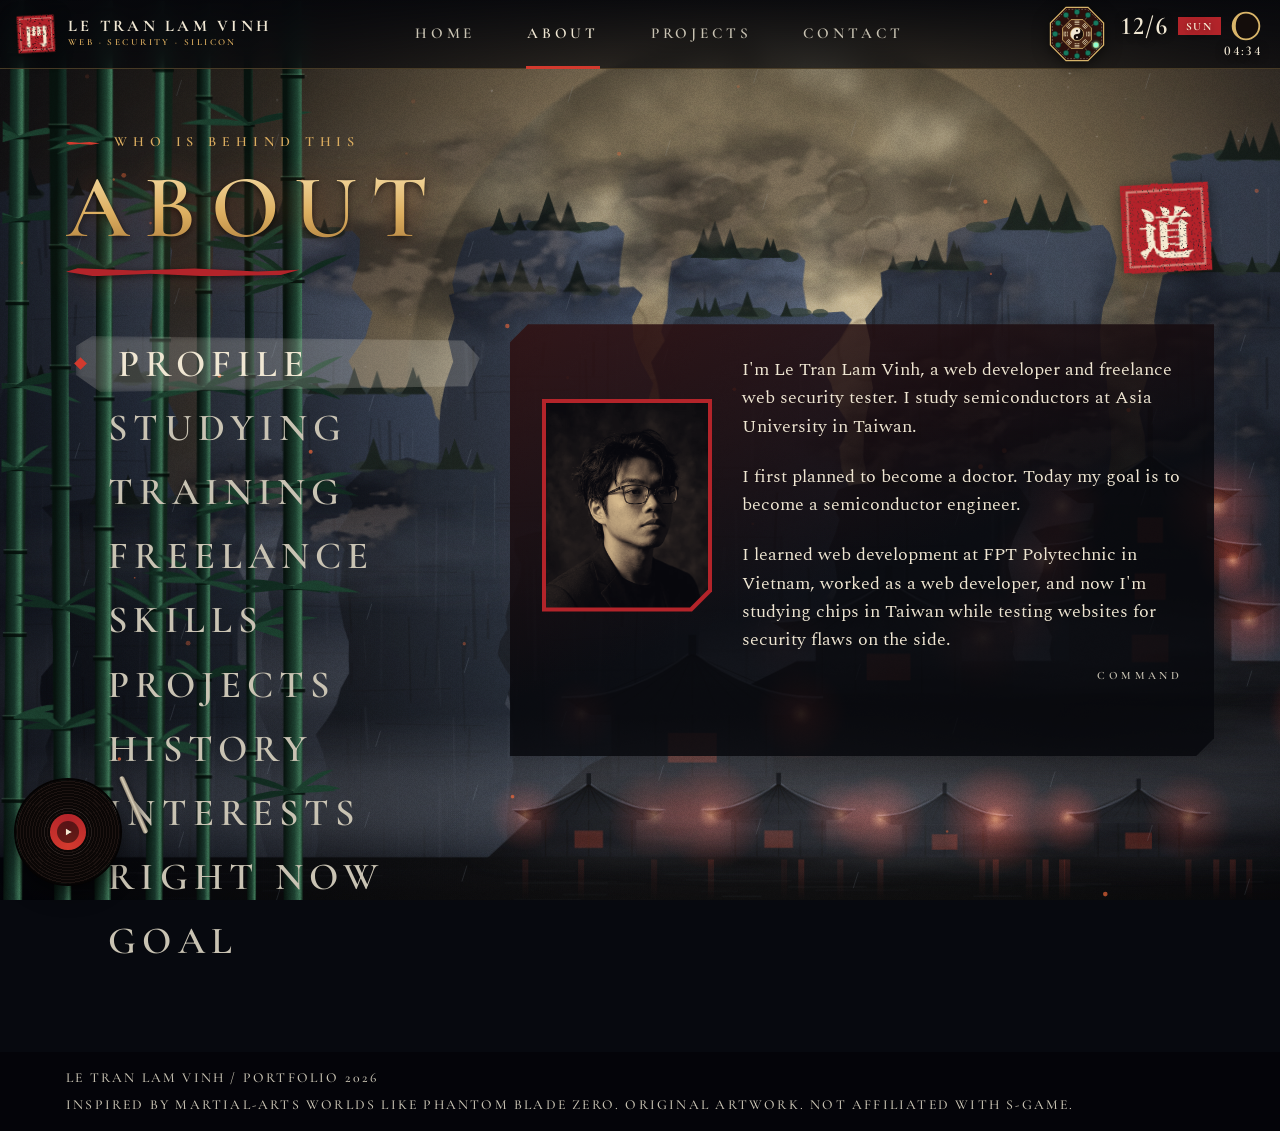
==== about.html @ c55abb67 "Add files via upload" ====
<!doctype html>
<html lang="en" data-hour="night">
<head>
<meta charset="utf-8">
<meta name="viewport" content="width=device-width, initial-scale=1, viewport-fit=cover">
<title>About | Le Tran Lam Vinh</title>
<meta name="description" content="About Le Tran Lam Vinh: semiconductor student at Asia University, web developer and freelance web security tester.">
<meta name="theme-color" content="#07090f">
<link rel="preconnect" href="https://fonts.googleapis.com">
<link rel="stylesheet" href="https://fonts.googleapis.com/css2?family=Cormorant+Garamond:wght@500;600;700&amp;family=Noto+Serif+SC:wght@600;900&amp;family=Spectral:ital,wght@0,400;0,500;0,700;1,400&amp;display=swap">
<link rel="stylesheet" href="css/style.css">
</head>
<body>
<main id="main" data-page="about">
  <div class="wrap stack">
    <header class="page-head">
      <div>
        <p class="eyebrow">Who is behind this</p>
        <h1 class="page-title">About</h1>
      </div>
      <div class="seal big" data-seal="path" aria-hidden="true"></div>
    </header>

    <section class="pm-wrap gm" data-pm aria-label="About menu. Hover, focus or tap an item to read it. Arrow keys move between items.">
      <ul class="pm">
        <li>
          <button class="pm-btn" type="button">Profile</button>
          <div class="pm-d">
            <div class="about-intro">
              <figure class="avatar"><img src="assets/img/vinh.jpg" alt="Portrait of Le Tran Lam Vinh" width="572" height="715" loading="lazy"></figure>
              <div class="intro-text">
                <p class="lede">I'm Le Tran Lam Vinh, a web developer and freelance web security tester. I study semiconductors at Asia University in Taiwan.</p>
                <p class="lede">I first planned to become a doctor. Today my goal is to become a semiconductor engineer.</p>
                <p class="lede">I learned web development at FPT Polytechnic in Vietnam, worked as a web developer, and now I'm studying chips in Taiwan while testing websites for security flaws on the side.</p>
              </div>
            </div>
          </div>
        </li>
        <li>
          <button class="pm-btn" type="button">Studying</button>
          <div class="pm-d"><h3>Semiconductors</h3><p>Asia University in Taiwan, through the Asia University and FPT program. I joined the semiconductor major in 2026.</p><p>It is a change from web work, but I kept building on the side: Pathfinder, Grounds Loop and the AI Tutor Agent all came alongside my studies.</p></div>
        </li>
        <li>
          <button class="pm-btn" type="button">Training</button>
          <div class="pm-d"><h3>Web development</h3><p>I started at FPT Polytechnic when I was 17 and worked as a web developer until my contract ended in December 2025.</p><p>I graduated from there into my first web development job.</p></div>
        </li>
        <li>
          <button class="pm-btn" type="button">Freelance</button>
          <div class="pm-d"><h3>Web security tester</h3><p>Since September 2026 I test websites for security flaws and report what I find.</p><p>It is my first freelance job, and it came a few months after my web development contract ended. Having built websites myself helps me see where they tend to break.</p></div>
        </li>
        <li>
          <button class="pm-btn" type="button">Skills</button>
          <div class="pm-d"><h3>What I work with</h3><ul><li>Web: HTML, CSS, JavaScript and TypeScript</li><li>Security: testing websites for flaws and writing up the findings</li><li>Mobile and games: Java and Android (Bunny Hop)</li><li>Scripting and systems: Python and C (the AI Tutor Agent has a version in each)</li><li>Networks: small office setups and workstation specs</li><li>Teamwork: group projects with Git and GitHub</li></ul></div>
        </li>
        <li>
          <button class="pm-btn" type="button">Projects</button>
          <div class="pm-d">
            <h3>Things I've built</h3>
            <ul>
              <li>Pathfinder: a Ho Chi Minh City trip planner, built with the Crusaders team for the Swin-Biz Rockstar competition</li>
              <li>Bunny Hop: an Android game in Java</li>
              <li>Humber ASV: a website for a boat-building robotics team</li>
              <li>Grounds Loop: a hub for used coffee grounds, written in TypeScript</li>
              <li>BRT Transit Site: a bus website for Vietnamese student commuters, tested against Google Maps</li>
              <li>AI Tutor Agent: a tutor chatbot for university subjects</li>
            </ul>
            <div class="cta"><a class="btn" href="projects.html"><span>See all projects</span></a></div>
          </div>
        </li>
        <li>
          <button class="pm-btn" type="button">History</button>
          <div class="pm-d">
            <h3>How I got here</h3>
            <ol class="cal-list">
              <li><div class="date">17<small>Age</small></div><div><h3>Started at FPT Polytechnic</h3><p>Enrolled in Web Development and graduated into my first web development job.</p></div></li>
              <li><div class="date">Dec<small>2025</small></div><div><h3>First web job wrapped up</h3><p>My contract ended, which cleared the way for the move to Taiwan.</p></div></li>
              <li><div class="date">2026<small>Asia Univ.</small></div><div><h3>Began the semiconductor major</h3><p>Joined Asia University through the Asia University and FPT program.</p></div></li>
              <li><div class="date">Sep<small>2026</small></div><div><h3>First freelance security job</h3><p>Started testing websites for security holes as a freelancer.</p></div></li>
              <li class="now"><div class="date">Now<small>Nov 2026</small></div><div><h3>Building Grounds Loop</h3><p>Turning Pathfinder into a coffee-ground collection hub, written in TypeScript.</p></div></li>
            </ol>
          </div>
        </li>
        <li>
          <button class="pm-btn" type="button">Interests</button>
          <div class="pm-d">
            <h3>Outside of code</h3>
            <ul>
              <li>Games and martial-arts worlds: this site borrows its mood from wuxia and xianxia stories (original artwork, not official)</li>
              <li>Music: the player in the header plays "Color Your Night" by Shoji Meguro</li>
              <li>Making small games, like Bunny Hop</li>
            </ul>
          </div>
        </li>
        <li>
          <button class="pm-btn" type="button">Right now</button>
          <div class="pm-d">
            <h3>What I'm doing this season</h3>
            <ul>
              <li>Studying the semiconductor major at Asia University</li>
              <li>Freelancing as a web security tester</li>
              <li>Turning Pathfinder into Grounds Loop</li>
              <li>Building an AI tutor agent that can move between different AI assistants</li>
            </ul>
          </div>
        </li>
        <li>
          <button class="pm-btn" type="button">Goal</button>
          <div class="pm-d">
            <h3>Become a semiconductor engineer</h3>
            <p>Chips are what I want to build for a career. I began by planning to be a doctor, and that path still shapes how I think about work that matters.</p><p>An earlier version of this goal was to make chips for the medical field.</p><p>Until then I keep building and testing real things alongside my studies.</p>
            <div class="cta"><a class="btn" href="projects.html"><span>See my projects</span></a><a class="btn ghost" href="contact.html"><span>Get in touch</span></a></div>
          </div>
        </li>
      </ul>
      <div class="pm-pane" aria-live="polite"></div>
    </section>
  </div>
</main>

<footer class="foot">
  <div class="wrap">
    <span>Le Tran Lam Vinh / Portfolio 2026</span>
    <span>Inspired by martial-arts worlds like Phantom Blade Zero. Original artwork. Not affiliated with S-GAME.</span>
  </div>
</footer>

<script src="js/scene.js"></script>
<script src="js/seal.js"></script>
<script src="js/main.js"></script>
<script src="js/player.js"></script>
</body>
</html>
---- css/style.css ----
/* Le Tran Lam Vinh portfolio. Shared styles for every page.
   World: murim, a martial-arts jianghu of bamboo courtyards, ink ridgelines and ember light. Original artwork only.
   A canvas scene (scene.js) sits behind everything. Content sits on dark ink slips with cut corners, red seals stand in
   for icons, and titles are wide-set serif capitals. One accent: seal red; gold is for small marks only.
   Two looks share every rule: Ember Dusk (day) and Night Vigil (21:00 to 05:00, or the sun and moon switch). */

:root {
  --bg: #07090f;
  --ink: #f0e7d3;
  --muted: #c9c3b3;
  --accent: #dcae60;
  --seal: #b3242a;
  --seal-hi: #d33a2e;
  --on-seal: #f6ead2;
  --panel: rgba(8, 9, 14, 0.84);
  --panel-2: rgba(5, 6, 10, 0.66);
  --panel-hover: rgba(44, 16, 14, 0.92);
  --line: rgba(220, 174, 96, 0.3);
  --smear: rgba(243, 239, 226, 0.2);
  --glow: rgba(200, 70, 50, 0.3);
  --menu-bg: rgba(5, 6, 10, 0.92);
  --foot-bg: rgba(3, 4, 8, 0.68);
  --font-display: "Cormorant Garamond", "Noto Serif SC", "Songti SC", Georgia, serif;
  --font-body: "Spectral", "Noto Serif SC", "Songti SC", Georgia, serif;
  --font-cjk: "Noto Serif SC", "Songti SC", "SimSun", serif;
  --gutter-l: max(16px, env(safe-area-inset-left, 0px));
  --gutter-r: max(16px, env(safe-area-inset-right, 0px));
  --sp: clamp(14px, 1.8vw, 20px);
  --pad: clamp(16px, 2.2vw, 24px);
  --cut: 18px;
  color-scheme: dark;
}
*, *::before, *::after { box-sizing: border-box; }
* { margin: 0; }
ul, ol { list-style: none; padding: 0; }
img, svg { display: block; max-width: 100%; }
button { font: inherit; color: inherit; }
a { color: inherit; }
html { overflow-x: clip; background: var(--bg); scroll-behavior: smooth; -webkit-text-size-adjust: 100%; }
html.menu-open { overflow: hidden; }
body {
  overflow-x: clip;
  min-height: 100vh;
  background: var(--bg);
  color: var(--ink);
  font: 400 clamp(1.02rem, 0.4vw + 0.95rem, 1.12rem)/1.62 var(--font-body);
  -webkit-font-smoothing: antialiased;
  text-rendering: optimizeLegibility;
}
#scene { position: fixed; inset: 0; z-index: 0; width: 100%; height: 100%; display: block; pointer-events: none; }
:focus-visible { outline: 2px solid var(--accent); outline-offset: 3px; }
::selection { background: var(--seal); color: var(--on-seal); }

main { position: relative; z-index: 2; padding-top: clamp(104px, 14vh, 132px); padding-bottom: clamp(40px, 6vw, 72px); animation: enter 0.5s cubic-bezier(0.2, 0.9, 0.2, 1) both; transition: opacity 0.2s ease, transform 0.2s ease; }
@keyframes enter { from { opacity: 0; transform: translateY(14px); } to { opacity: 1; transform: none; } }
body.leaving main { opacity: 0; transform: translateX(-22px); transition: opacity 0.2s ease, transform 0.2s ease; }
.wrap { width: min(100%, 1180px); margin-inline: auto; padding-left: var(--gutter-l); padding-right: var(--gutter-r); }
.stack { display: grid; gap: clamp(28px, 4vw, 48px); }
.muted { color: var(--muted); }

/* ---------- Header: music bar, mode switch, calendar ---------- */
.site-head { position: fixed; inset: 0 0 auto 0; z-index: 30; pointer-events: none; }
.site-head > * { pointer-events: auto; }
.topbar { display: flex; align-items: center; gap: clamp(12px, 3vw, 40px); height: 68px; padding: env(safe-area-inset-top, 0px) var(--gutter-r) 0 var(--gutter-l); background: linear-gradient(180deg, rgba(6, 7, 11, 0.94), rgba(6, 7, 11, 0.66)); border-bottom: 1px solid var(--line); backdrop-filter: blur(10px); -webkit-backdrop-filter: blur(10px); box-sizing: content-box; }
:root[data-hour="night"] .topbar { background: linear-gradient(180deg, rgba(6, 7, 11, 0.95), rgba(6, 7, 11, 0.68)); }
.brand { display: flex; align-items: center; gap: 12px; text-decoration: none; flex: none; }
.brand .seal { --sz: 2.3rem; }
.brand-t { display: grid; font: 700 1.02rem/1.1 var(--font-display); letter-spacing: 0.2em; text-transform: uppercase; white-space: nowrap; }
.brand-t small { font: 600 0.58rem/1.5 var(--font-display); letter-spacing: 0.26em; color: var(--accent); }
.topnav { display: flex; align-items: stretch; justify-content: center; gap: clamp(4px, 1.6vw, 26px); margin-inline: auto; height: 100%; }
.topnav a { position: relative; display: grid; place-items: center; padding: 0 clamp(8px, 1.2vw, 18px); text-decoration: none; color: var(--muted); font: 600 0.95rem/1 var(--font-display); letter-spacing: 0.26em; text-transform: uppercase; transition: color 0.14s; }
.topnav a::after { content: ""; position: absolute; left: 14%; right: 14%; bottom: -1px; height: 3px; background: var(--seal-hi); transform: scaleX(0); transition: transform 0.2s cubic-bezier(0.2, 0.9, 0.2, 1); }
.topnav a:hover, .topnav a:focus-visible, .topnav a[aria-current="page"] { color: var(--ink); }
.topnav a:hover::after, .topnav a:focus-visible::after, .topnav a[aria-current="page"]::after { transform: scaleX(1); }
.head-r { display: flex; align-items: center; gap: 16px; flex: none; }
.nav-burger { display: none; width: 44px; height: 40px; padding: 0; border: 0; background: var(--seal); cursor: pointer; flex-direction: column; align-items: center; justify-content: center; gap: 5px; clip-path: polygon(8px 0, 100% 0, calc(100% - 8px) 100%, 0 100%); }
.nav-burger i { display: block; width: 20px; height: 2px; background: var(--on-seal); }
.nav-burger:hover { background: var(--seal-hi); }

/* The player is a vinyl record. Tap it to play or pause; hover or focus it and the controls slide out beside it. */
.pod { position: fixed; left: var(--gutter-l); bottom: calc(16px + env(safe-area-inset-bottom, 0px)); z-index: 32; width: 104px; height: 104px; }
.deck { position: absolute; left: 86px; top: 50%; display: flex; align-items: center; gap: 2px; width: max-content; max-width: min(calc(100vw - 130px), 440px); height: 52px; padding: 6px 10px 6px 26px; background: rgba(12, 6, 5, 0.94); box-shadow: inset 0 0 0 1.5px var(--line); border-radius: 0 26px 26px 0; transform: translate(-14px, -50%); opacity: 0; visibility: hidden; transition: transform 0.2s cubic-bezier(0.2, 0.9, 0.2, 1), opacity 0.15s linear, visibility 0s linear 0.2s; z-index: -1; }
.pod:hover .deck, .pod:focus-within .deck, .pod.open .deck { transform: translate(0, -50%); opacity: 1; visibility: visible; transition-delay: 0s; }
/* tonearm */
.pod::after { content: ""; position: absolute; right: -6px; top: -4px; width: 5px; height: 62px; background: linear-gradient(90deg, #8d8372, #d9cfb8 50%, #8d8372); border-radius: 3px; transform-origin: 50% 6px; transform: rotate(-24deg); transition: transform 0.5s cubic-bezier(0.3, 0.8, 0.3, 1); pointer-events: none; box-shadow: 0 2px 6px rgba(0, 0, 0, 0.5); }
.pod.playing::after { transform: rotate(10deg); }
.lcd { position: relative; flex: 0 1 190px; width: 190px; min-width: 0; min-height: 36px; margin: 0 4px 0 0; padding: 3px 10px 7px; background: rgba(0, 0, 0, 0.5); display: flex; flex-direction: column; justify-content: center; overflow: hidden; line-height: 1.15; }
.lcd .artist { font: 600 0.66rem/1.2 var(--font-display); letter-spacing: 0.2em; text-transform: uppercase; color: var(--accent); white-space: nowrap; overflow: hidden; text-overflow: ellipsis; }
.lcd .tw { overflow: hidden; }
.lcd .title { display: inline-block; white-space: nowrap; font: 600 1.02rem/1.2 var(--font-display); letter-spacing: 0.06em; color: var(--ink); }
.lcd .title.scroll { animation: marquee var(--dur, 8s) linear infinite alternate; }
@keyframes marquee { to { transform: translateX(var(--shift, 0px)); } }
.lcd .meter { position: absolute; left: 0; bottom: 0; height: 3px; width: 0; background: var(--seal-hi); z-index: 1; }
.pbtn { flex: none; width: 30px; height: 30px; display: grid; place-items: center; padding: 0; border: 0; background: transparent; color: var(--muted); cursor: pointer; transition: color 0.12s, background-color 0.12s; }
.pbtn svg { width: 14px; height: 14px; fill: currentColor; }
.pbtn:hover { color: var(--ink); background: rgba(241, 230, 208, 0.1); }
/* The play control is a bronze coin with a square hole, the shape of old Chinese cash. */
.disc { position: absolute; inset: 0; display: grid; place-items: center; padding: 0; border: 0; background: transparent; cursor: pointer; border-radius: 50%; }
.platter { position: absolute; inset: 0; border-radius: 50%; background: radial-gradient(circle, transparent 0 31%, rgba(255, 255, 255, 0.07) 31.5%, transparent 33%), repeating-radial-gradient(circle, #0b0706 0 2px, #1c1311 2px 3px), conic-gradient(from 20deg, rgba(255, 255, 255, 0.13), transparent 22%, transparent 50%, rgba(255, 255, 255, 0.1) 72%, transparent 90%); background-blend-mode: normal; box-shadow: 0 0 0 2px #050303, 0 8px 22px rgba(0, 0, 0, 0.6); }
.platter::before { content: ""; position: absolute; inset: 33%; border-radius: 50%; background: radial-gradient(circle at 50% 50%, #120a08 0 9%, transparent 10%), conic-gradient(var(--seal), var(--seal-hi), var(--seal)); }
.disc:hover .platter { box-shadow: 0 0 0 2px #050303, 0 8px 22px rgba(0, 0, 0, 0.6), 0 0 0 5px rgba(220, 184, 110, 0.35); }
.platter { animation: spin 4s linear infinite; animation-play-state: paused; }
.pod.playing .platter { animation-play-state: running; }
@keyframes spin { to { transform: rotate(360deg); } }
.hub { position: relative; width: 22px; height: 22px; display: grid; place-items: center; border-radius: 50%; background: rgba(12, 6, 5, 0.55); }
.hub svg { width: 10px; height: 10px; fill: var(--on-seal); }
.list-btn { display: none !important; flex: none; height: 32px; margin-left: 4px; padding: 0 12px; align-items: center; gap: 8px; border: 0; background: var(--seal); color: var(--on-seal); font: 700 0.8rem/1 var(--font-display); letter-spacing: 0.22em; text-transform: uppercase; cursor: pointer; clip-path: polygon(8px 0, 100% 0, calc(100% - 8px) 100%, 0 100%); transition: background-color 0.12s; }
.list-btn svg { width: 13px; height: 13px; fill: currentColor; }
.list-btn kbd { font: 600 0.62rem/1.4 var(--font-body); letter-spacing: 0.04em; border: 1px solid rgba(246, 234, 210, 0.6); padding: 0 4px; }
.list-btn:hover { background: var(--seal-hi); }

/* Sun and moon switch: Ember Dusk and Night Vigil */
.mode { position: relative; flex: none; width: 72px; height: 34px; padding: 0; border: 0; background: rgba(6, 12, 20, 0.82); box-shadow: inset 0 0 0 1.5px var(--line); border-radius: 17px; cursor: pointer; overflow: hidden; color: var(--ink); }
.mode-knob { position: absolute; top: 3px; left: 3px; width: 34px; height: 28px; border-radius: 14px; background: var(--seal); transition: transform 0.22s cubic-bezier(0.2, 0.9, 0.2, 1), background-color 0.2s; }
.mode[aria-checked="true"] .mode-knob { transform: translateX(31px); background: #2b3f8a; }
.mode svg { position: absolute; top: 50%; width: 17px; height: 17px; margin-top: -8.5px; fill: currentColor; }
.mode .i-sun { left: 11px; color: var(--on-seal); }
.mode .i-moon { right: 11px; }
.mode[aria-checked="true"] .i-sun { color: var(--muted); }
.mode[aria-checked="true"] .i-moon { color: #e8f0de; }

/* Calendar: date, weekday, moon phase and the hour of the day */
.cal { position: relative; display: flex; align-items: center; gap: 12px; }
.cal-text { display: grid; gap: 3px; justify-items: end; padding: 0 2px; text-shadow: 0 1px 8px rgba(0, 0, 0, 0.7); }
.cal-wk, .cal-tod { display: none; }
.cal-wk { font: 600 0.66rem/1 var(--font-display); letter-spacing: 0.24em; text-transform: uppercase; color: var(--muted); white-space: nowrap; }
.cal-row, .cal-row2 { display: flex; align-items: center; gap: 9px; }
.cal-date { font: 600 1.6rem/1 var(--font-display); letter-spacing: 0.04em; font-variant-numeric: lining-nums; }
.cal-day { background: var(--seal); color: var(--on-seal); font: 700 0.7rem/1 var(--font-display); letter-spacing: 0.16em; text-transform: uppercase; padding: 4px 8px 3px; }
.moon { width: 32px; height: 32px; }
.cal-tod { font: 600 0.9rem/1 var(--font-display); font-style: italic; letter-spacing: 0.08em; color: var(--accent); }
.cal-time { font: 600 0.84rem/1 var(--font-display); letter-spacing: 0.1em; font-variant-numeric: lining-nums tabular-nums; }

/* ---------- Seals, brush marks, shared parts ---------- */
.seal { --sz: 3rem; flex: none; display: inline-block; width: var(--sz); height: var(--sz); transform: rotate(-3deg); filter: drop-shadow(0 3px 8px rgba(0, 0, 0, 0.55)); }
.seal svg { width: 100%; height: 100%; }
.seal.mini { --sz: 2.5rem; }
.seal.big { --sz: clamp(4rem, 8vw, 6rem); }
.seal.huge { --sz: clamp(7.5rem, 17vw, 12.5rem); }
.seal.deal, .seal.swap { animation: stamp 0.26s cubic-bezier(0.2, 0.9, 0.2, 1) both; }
@keyframes stamp { from { opacity: 0; transform: rotate(-3deg) scale(1.35); } to { opacity: 1; transform: rotate(-3deg) scale(1); } }

.eyebrow, .kicker { display: inline-block; font: 600 clamp(0.72rem, 1.4vw, 0.88rem)/1.4 var(--font-display); letter-spacing: 0.42em; text-transform: uppercase; color: var(--accent); }
.kicker::before, .eyebrow::before { content: ""; display: inline-block; width: 2.4em; height: 3px; margin-right: 1em; vertical-align: middle; background: var(--seal-hi); clip-path: polygon(0 40%, 8% 0, 40% 35%, 70% 10%, 100% 50%, 75% 100%, 40% 70%, 10% 100%); }
.page-head { display: flex; align-items: flex-end; justify-content: space-between; gap: 16px; }
.page-title, .name { font-family: var(--font-display); font-weight: 600; text-transform: uppercase; letter-spacing: 0.16em; line-height: 1.04; text-shadow: 0 2px 24px rgba(0, 0, 0, 0.55); }
.page-title { font-size: clamp(2.6rem, 8.4vw, 5.6rem); margin-top: 6px; overflow-wrap: anywhere; }
.page-title::after { content: ""; display: block; width: min(7em, 62%); height: 8px; margin-top: 14px; background: var(--seal); clip-path: polygon(0 45%, 5% 0, 30% 30%, 55% 5%, 82% 40%, 100% 20%, 92% 85%, 60% 100%, 36% 70%, 12% 100%); }
.tagline { max-width: 36em; margin-top: 18px; font-size: clamp(1.12rem, 1.5vw + 0.7rem, 1.45rem); line-height: 1.5; text-shadow: 0 1px 14px rgba(0, 0, 0, 0.7); }
.sub { position: relative; font: 600 clamp(1.4rem, 3vw, 2rem)/1.1 var(--font-display); letter-spacing: 0.2em; text-transform: uppercase; padding-bottom: 14px; }
.sub::after { content: ""; position: absolute; left: 0; bottom: 0; width: 3.4em; height: 6px; background: var(--seal); clip-path: polygon(0 45%, 6% 0, 32% 35%, 60% 8%, 100% 50%, 72% 100%, 40% 72%, 12% 100%); }
.section-head { display: flex; align-items: baseline; justify-content: space-between; gap: 16px; flex-wrap: wrap; }
.section-head a, .more, .go { font: 700 0.84rem/1.2 var(--font-display); letter-spacing: 0.2em; text-transform: uppercase; color: var(--accent); text-decoration: none; }
.section-head a::after, .go::after { content: "→"; margin-left: 0.6em; display: inline-block; transition: transform 0.15s; }
.section-head a:hover::after, a:hover > .go::after { transform: translateX(5px); }
.section-head a:hover { color: var(--ink); }

/* Slips: dark ink panels with two opposite corners cut off */
.panel, .card, .door, .link-card, .minor li, .pm-pane, .glance li {
  position: relative;
  background: linear-gradient(160deg, rgba(130, 36, 30, 0.3), transparent 55%), var(--panel);
  clip-path: polygon(var(--cut) 0, 100% 0, 100% calc(100% - var(--cut)), calc(100% - var(--cut)) 100%, 0 100%, 0 var(--cut));
}
:root[data-hour="night"] .panel, :root[data-hour="night"] .card, :root[data-hour="night"] .door, :root[data-hour="night"] .link-card, :root[data-hour="night"] .minor li, :root[data-hour="night"] .pm-pane, :root[data-hour="night"] .glance li { background: linear-gradient(160deg, rgba(130, 36, 30, 0.3), transparent 55%), var(--panel); }
.panel { padding: var(--pad); }

.btn { display: inline-block; padding: 0.85em 1.7em 0.8em; background: var(--seal); color: var(--on-seal); font: 700 1rem/1 var(--font-display); letter-spacing: 0.22em; text-transform: uppercase; text-decoration: none; cursor: pointer; clip-path: polygon(12px 0, 100% 0, 100% calc(100% - 12px), calc(100% - 12px) 100%, 0 100%, 0 12px); transition: background-color 0.14s, transform 0.14s; }
.btn:hover { background: var(--seal-hi); transform: translateY(-2px); }
.btn:active { transform: translateY(0); }
.btn.ghost { background: rgba(241, 230, 208, 0.12); color: var(--ink); }
.btn.ghost:hover { background: rgba(241, 230, 208, 0.22); }
.cta { display: flex; flex-wrap: wrap; gap: 14px; margin-top: 22px; }
.roles { display: flex; flex-wrap: wrap; gap: 10px; margin-top: 20px; }
.roles li span, .tags li { display: inline-block; padding: 5px 12px 4px; font: 600 0.78rem/1.2 var(--font-display); letter-spacing: 0.18em; text-transform: uppercase; background: rgba(241, 230, 208, 0.1); color: var(--ink); }
.tags { display: flex; flex-wrap: wrap; gap: 8px; margin-top: auto; padding-top: 10px; }
.tags li { background: rgba(241, 230, 208, 0.08); color: var(--muted); padding: 4px 10px 3px; font-size: 0.72rem; }

/* ---------- Home ---------- */
.hero { display: grid; grid-template-columns: minmax(0, 1fr) auto; align-items: center; gap: clamp(20px, 4vw, 56px); }
.hero-text { min-width: 0; }
.name { margin-top: 14px; font-size: clamp(2.3rem, 7.4vw, 5.8rem); }
.name .l1, .name .l2 { display: block; animation: ink 0.9s cubic-bezier(0.2, 0.8, 0.2, 1) both; }
.name .l2 { animation-delay: 0.12s; color: var(--accent); }
@keyframes ink { from { clip-path: inset(0 100% 0 0); opacity: 0.2; } to { clip-path: inset(0 -20% 0 0); opacity: 1; } }
.hero-art { --pw: clamp(190px, 22vw, 280px); position: relative; width: calc(var(--pw) + 76px); display: grid; justify-items: center; align-items: center; }
.enso { position: absolute; z-index: 0; width: calc(var(--pw) * 1.5); aspect-ratio: 1; top: 50%; left: 46%; transform: translate(-50%, -50%) rotate(-24deg); border-radius: 50%; background: conic-gradient(from 150deg, transparent 0 7%, var(--seal) 12% 90%, transparent 95%); -webkit-mask: radial-gradient(farthest-side, transparent calc(100% - 11px), #000 calc(100% - 10px)); mask: radial-gradient(farthest-side, transparent calc(100% - 11px), #000 calc(100% - 10px)); opacity: 0.85; }
.vert { position: absolute; z-index: 2; right: 0; top: 4%; writing-mode: vertical-rl; font: 900 clamp(1.4rem, 2.4vw, 2rem)/1 var(--font-cjk); letter-spacing: 0.32em; color: var(--accent); text-shadow: 0 2px 12px rgba(0, 0, 0, 0.8); }
.portrait { --pw: 240px; position: relative; z-index: 1; width: var(--pw); margin: 0 38px 0 0; }
.hero-art .portrait { --pw: inherit; width: var(--pw); }
.p-frame { position: relative; aspect-ratio: 4 / 5; overflow: hidden; background: #0c0605; clip-path: polygon(0 0, 100% 0, 100% calc(100% - 26px), calc(100% - 26px) 100%, 0 100%); transition: transform 0.25s ease; }
.p-frame img { position: absolute; inset: 0; width: 100%; height: 100%; object-fit: cover; object-position: 50% 20%; }
.p-duo { filter: url(#duo-day); }
:root[data-hour="night"] .p-duo { filter: url(#duo-night); }
.p-nat { opacity: 0; transition: opacity 0.3s ease; }
.portrait figcaption { position: absolute; left: -12px; bottom: 14px; z-index: 2; padding: 6px 14px 5px; background: var(--seal); color: var(--on-seal); font: 700 0.78rem/1 var(--font-display); letter-spacing: 0.24em; text-transform: uppercase; }
.now-grid { display: grid; grid-template-columns: minmax(0, 1fr) minmax(0, 1.1fr); gap: var(--sp); }
.now-strip { display: grid; gap: 8px; align-content: center; }
.now-strip b { font: 700 1.05rem/1.2 var(--font-display); letter-spacing: 0.26em; text-transform: uppercase; color: var(--accent); }
.glance { display: grid; grid-template-columns: repeat(2, minmax(0, 1fr)); gap: var(--sp); }
.glance li { --cut: 12px; display: grid; gap: 2px; padding: 12px 16px; align-content: center; }
.glance .k { font: 600 0.7rem/1.2 var(--font-display); letter-spacing: 0.24em; text-transform: uppercase; color: var(--accent); }
.glance strong { font-weight: 600; line-height: 1.3; }
.doors { display: grid; grid-template-columns: repeat(auto-fit, minmax(min(100%, 250px), 1fr)); gap: var(--sp); }
.door { display: flex; flex-direction: column; gap: 8px; padding: var(--pad); text-decoration: none; transition: background-color 0.18s, transform 0.18s; }
.door h2 { font: 600 1.7rem/1.1 var(--font-display); letter-spacing: 0.18em; text-transform: uppercase; margin-top: 6px; }
.door p { color: var(--muted); }
.door .go { margin-top: auto; padding-top: 8px; }

/* ---------- Projects ---------- */
.grid { display: grid; grid-template-columns: repeat(auto-fit, minmax(min(100%, 330px), 1fr)); gap: var(--sp); margin-top: 18px; }
.card { display: flex; flex-direction: column; gap: 10px; padding: var(--pad); transition: background-color 0.18s, transform 0.18s; }
.card .top { display: flex; align-items: center; justify-content: space-between; gap: 12px; }
.arcana { font: 600 0.74rem/1.2 var(--font-display); letter-spacing: 0.26em; text-transform: uppercase; color: var(--muted); }
.card-title { display: flex; align-items: center; gap: 14px; }
.card-title h3 { font: 600 1.7rem/1.1 var(--font-display); letter-spacing: 0.08em; }
.card p { color: var(--muted); }
.soon { font-style: italic; color: var(--accent); }
.logo { position: relative; flex: none; display: grid; place-items: center; width: 3.5rem; height: 3.5rem; overflow: hidden; background: var(--lb, #0c0605); color: var(--on-seal); font: 700 0.9rem/1 var(--font-display); letter-spacing: 0.1em; }
.logo.wide { width: 8.4rem; }
.logo img { position: absolute; inset: 0; width: 100%; height: 100%; padding: 0.3rem; object-fit: contain; background: var(--lb, #ffffff); }
.logo.wide img { padding: 0.25rem 0.7rem; }
.logo:not(.has-img) img { opacity: 0; }
.logo.has-svg::before { content: none; }
.logo::before { content: attr(data-initials); }
.logo .gh-logo { position: absolute; inset: 0; width: 100%; height: 100%; padding: 0.7rem; fill: #ffffff; }
.card .more { align-self: flex-start; margin-top: 4px; padding: 8px 0 6px; border-bottom: 1.5px solid var(--line); transition: color 0.12s, border-color 0.12s; }
.card .more:hover { color: var(--ink); border-color: var(--seal-hi); }
.card .links-row { display: flex; flex-wrap: wrap; gap: 6px 22px; margin-top: 4px; }
.gh-i { width: 1.05em; height: 1.05em; fill: currentColor; vertical-align: -0.17em; margin-right: 0.6em; flex: none; display: inline-block; }
.minor { display: grid; grid-template-columns: repeat(auto-fit, minmax(min(100%, 260px), 1fr)); gap: var(--sp); margin-top: 18px; }
.minor li { --cut: 14px; padding: 18px 20px; }
.minor h3 { font: 600 1.3rem/1.2 var(--font-display); letter-spacing: 0.1em; text-transform: uppercase; margin-bottom: 6px; }
.minor p { color: var(--muted); }

/* ---------- Contact ---------- */
.links { display: grid; grid-template-columns: repeat(auto-fit, minmax(min(100%, 300px), 1fr)); gap: var(--sp); }
.link-card { display: flex; flex-direction: column; gap: 6px; padding: var(--pad); text-decoration: none; transition: background-color 0.18s, transform 0.18s; }
.k-row { display: flex; align-items: center; gap: 14px; margin-bottom: 8px; }
.k { font: 600 0.74rem/1.2 var(--font-display); letter-spacing: 0.28em; text-transform: uppercase; color: var(--accent); }
.link-card h2 { font: 600 1.8rem/1.1 var(--font-display); letter-spacing: 0.08em; }
.url { color: var(--muted); font-size: 0.95rem; overflow-wrap: anywhere; }
.link-card .go { margin-top: 8px; }
.panel .roles { margin-top: 0; }
.panel .sub { margin-bottom: 14px; }

/* ---------- About: a menu you read by pointing ---------- */
.pm-wrap { display: grid; grid-template-columns: minmax(0, 0.72fr) minmax(0, 1.28fr); gap: clamp(16px, 4vw, 48px); align-items: start; }
.pm { display: grid; gap: 2px; padding-block: 8px; }
.pm > li { min-width: 0; }
.pm-btn { position: relative; isolation: isolate; display: block; width: 100%; margin: 0; padding: 0.22em 0.9em 0.2em 1.1em; border: 0; background: transparent; cursor: pointer; text-align: left; color: var(--muted); font: 600 clamp(1.5rem, 3.4vw, 2.4rem)/1.2 var(--font-display); letter-spacing: 0.16em; text-transform: uppercase; transition: color 0.12s, transform 0.16s cubic-bezier(0.2, 0.9, 0.2, 1); }
/* a brushed smear of pale ink under the chosen line, like a stroke of the brush */
.pm-btn::before { content: ""; position: absolute; z-index: -1; inset: 6% -2% 4% 0; background: var(--smear); filter: blur(3px); clip-path: polygon(0 18%, 4% 0, 96% 8%, 100% 40%, 97% 90%, 6% 100%, 0 70%); transform: scaleX(0); transform-origin: left center; transition: transform 0.2s cubic-bezier(0.2, 0.9, 0.2, 1); }
.pm-btn::after { content: ""; position: absolute; left: 0; top: 50%; width: 9px; height: 9px; margin-top: -4.5px; background: var(--seal-hi); transform: rotate(45deg) scale(0); transition: transform 0.16s; }
.pm li.on .pm-btn, .pm-btn:hover, .pm-btn:focus-visible { color: var(--ink); transform: translateX(10px); outline: none; }
.pm li.on .pm-btn::before, .pm-btn:hover::before, .pm-btn:focus-visible::before { transform: scaleX(1); }
.pm li.on .pm-btn::after, .pm-btn:hover::after, .pm-btn:focus-visible::after { transform: rotate(45deg) scale(1); }
.pm-d { display: none; }
.pm-wrap:not(.pm-js) .pm-d { display: block; margin: 4px 0 14px 1em; color: var(--muted); }
.pm-pane { display: none; min-height: 27rem; padding: clamp(18px, 3vw, 32px); }
.pm-wrap.pm-js .pm-pane { display: block; }
.pm-pane.pop { animation: pane 0.22s cubic-bezier(0.2, 0.9, 0.2, 1); }
@keyframes pane { from { opacity: 0; transform: translateX(14px); } to { opacity: 1; transform: none; } }
.pm-pane h3, .pm-d h3 { font: 600 clamp(1.4rem, 2.6vw, 1.9rem)/1.15 var(--font-display); letter-spacing: 0.12em; text-transform: uppercase; margin-bottom: 10px; }
.pm-pane p, .pm-pane li, .pm-d p, .pm-d li { color: var(--muted); }
.pm-pane > h3 + p { max-width: 36em; }
.pm-pane p + p { margin-top: 10px; }
.pm-pane ul, .pm-d ul { display: grid; gap: 4px; }
.pm-pane li, .pm-d li { position: relative; padding: 3px 0 3px 20px; }
.pm-pane li::before, .pm-d li::before { content: ""; position: absolute; left: 2px; top: 0.85em; width: 8px; height: 8px; background: var(--seal-hi); transform: rotate(45deg) translateY(-50%); }
.pm-cmd { margin-top: 16px; font: 600 0.7rem/1 var(--font-display); letter-spacing: 0.3em; text-transform: uppercase; color: var(--accent); text-align: right; }
.about-intro { display: grid; grid-template-columns: minmax(0, 170px) minmax(0, 1fr); gap: clamp(16px, 3vw, 30px); align-items: center; }
.avatar { margin: 0; aspect-ratio: 4 / 5; background: var(--seal); padding: 4px; clip-path: polygon(0 0, 100% 0, 100% calc(100% - 20px), calc(100% - 20px) 100%, 0 100%); }
.avatar img { width: 100%; height: 100%; object-fit: cover; object-position: 50% 20%; filter: url(#duo-day); background: #0c0605; clip-path: polygon(0 0, 100% 0, 100% calc(100% - 18px), calc(100% - 18px) 100%, 0 100%); }
:root[data-hour="night"] .avatar img { filter: url(#duo-night); }
.intro-text { display: grid; gap: 12px; }
.lede { font-size: 1.14rem; line-height: 1.55; color: var(--ink); }
.pm-pane .lede { color: var(--ink); }
.cal-list { display: grid; gap: 2px; }
.cal-list li { display: grid; grid-template-columns: 5.2rem minmax(0, 1fr); gap: 16px; padding: 10px 0; padding-left: 0; }
.cal-list li::before { display: none; }
.cal-list .date { font: 600 1.7rem/1 var(--font-display); letter-spacing: 0.06em; color: var(--accent); }
.cal-list .date small { display: block; margin-top: 4px; font: 600 0.64rem/1.2 var(--font-display); letter-spacing: 0.22em; text-transform: uppercase; color: var(--muted); }
.cal-list h3 { font: 600 1.15rem/1.2 var(--font-display); letter-spacing: 0.08em; text-transform: uppercase; margin-bottom: 2px; }
.cal-list li.now .date { color: var(--seal-hi); }
.pm-pane .cta { margin-top: 18px; }

/* ---------- Footer ---------- */
.foot { position: relative; z-index: 2; background: var(--foot-bg); padding-block: 16px calc(16px + env(safe-area-inset-bottom, 0px)); color: var(--muted); font: 500 0.86rem/1.4 var(--font-display); letter-spacing: 0.16em; text-transform: uppercase; }
.foot .wrap { display: flex; justify-content: space-between; gap: 8px 24px; flex-wrap: wrap; }
.noscript-nav { position: relative; z-index: 2; display: flex; flex-wrap: wrap; gap: 14px; padding: 12px var(--gutter-r) 0 var(--gutter-l); }

/* ---------- Full-screen menu ---------- */
.menu { position: fixed; inset: 0; z-index: 40; overflow: hidden auto; color: var(--ink); padding: calc(22px + env(safe-area-inset-top, 0px)) var(--gutter-r) calc(84px + env(safe-area-inset-bottom, 0px)) var(--gutter-l); background: radial-gradient(90% 70% at 74% 20%, var(--glow) 0, transparent 62%), var(--menu-bg); backdrop-filter: blur(8px); -webkit-backdrop-filter: blur(8px); }
.menu[hidden] { display: none; }
.menu.kb:not([hidden]), .menu.kb:not([hidden]) .m-row { animation: none; }
.menu:not([hidden]) { animation: wipe 0.22s cubic-bezier(0.2, 0.9, 0.2, 1) backwards; }
.menu.closing, .menu.kb.closing { animation: unwipe 0.16s cubic-bezier(0.4, 0, 1, 1) forwards; pointer-events: none; }
.menu.closing .m-row { animation: none; }
@keyframes wipe { from { opacity: 0; clip-path: inset(0 100% 0 0); } to { opacity: 1; clip-path: inset(0 0 0 0); } }
@keyframes unwipe { from { opacity: 1; transform: none; } to { opacity: 0; transform: translateX(-24px); } }
.m-ghost { position: fixed; right: -2vw; top: 50%; transform: translateY(-50%); font: 900 clamp(14rem, 44vw, 38rem)/1 var(--font-cjk); color: var(--ink); opacity: 0.05; pointer-events: none; user-select: none; }
.m-inner { position: relative; display: grid; grid-template-columns: minmax(0, 560px) minmax(0, 1fr); gap: clamp(20px, 5vw, 72px); align-items: center; width: min(100%, 1180px); min-height: calc(100vh - 110px); margin-inline: auto; }
.m-title { font: 600 clamp(2.4rem, 6vw, 3.6rem)/1 var(--font-display); letter-spacing: 0.3em; text-transform: uppercase; margin-bottom: 22px; }
.m-list { display: grid; gap: 6px; }
.m-row { position: relative; isolation: isolate; display: grid; grid-template-columns: auto minmax(0, 1fr) auto; align-items: center; gap: 4px 16px; width: 100%; padding: 12px 20px 12px 14px; border: 0; background: transparent; color: var(--muted); text-align: left; cursor: pointer; touch-action: manipulation; -webkit-tap-highlight-color: transparent; transition: transform 0.14s cubic-bezier(0.2, 0.9, 0.2, 1), color 0.1s; }
.menu:not([hidden]):not(.closing) .m-row { animation: rise 0.26s cubic-bezier(0.2, 0.9, 0.2, 1) backwards; animation-delay: calc(var(--i) * 28ms); }
@keyframes rise { from { opacity: 0; transform: translateX(-40px); } to { opacity: 1; transform: none; } }
.m-row::before { content: ""; position: absolute; z-index: -1; inset: 4px 0 4px 0; background: var(--smear); filter: blur(4px); clip-path: polygon(0 20%, 3% 0, 97% 10%, 100% 45%, 96% 92%, 5% 100%, 0 72%); opacity: 0; transform: scaleX(0.6); transform-origin: left; transition: opacity 0.14s, transform 0.2s cubic-bezier(0.2, 0.9, 0.2, 1); }
.m-row.sel { color: var(--ink); transform: translateX(10px); }
.m-row.sel::before { opacity: 1; transform: scaleX(1); }
.m-num { display: grid; place-items: center; width: 2.4rem; height: 2.4rem; background: var(--seal); color: var(--on-seal); font: 900 1.4rem/1 var(--font-cjk); transform: rotate(-3deg); }
.m-row.here .m-num { box-shadow: 0 0 0 2px var(--accent); }
.m-name { font: 600 clamp(1.5rem, 3vw, 2.1rem)/1.1 var(--font-display); letter-spacing: 0.18em; text-transform: uppercase; }
.m-rank { display: flex; align-items: baseline; gap: 8px; font-family: var(--font-display); }
.m-rank small { font-size: 0.7rem; letter-spacing: 0.24em; text-transform: uppercase; color: var(--muted); }
.m-rank b { font-size: 1.3rem; font-weight: 600; letter-spacing: 0.08em; }
.m-sub { grid-column: 2 / -1; font-style: italic; font-size: 0.98rem; color: var(--muted); }
.m-row.sel .m-sub { color: var(--ink); }
.m-detail { display: grid; gap: 16px; justify-items: start; align-content: center; min-height: 20rem; }
.m-arc { font: 600 0.9rem/1.3 var(--font-display); letter-spacing: 0.34em; text-transform: uppercase; color: var(--accent); }
.m-desc { font-size: clamp(1.1rem, 2vw, 1.5rem); line-height: 1.45; max-width: 24em; text-shadow: 0 1px 14px rgba(0, 0, 0, 0.6); }
.m-hint { position: fixed; right: var(--gutter-r); bottom: calc(14px + env(safe-area-inset-bottom, 0px)); display: flex; gap: 14px; }
.m-key { display: inline-flex; align-items: center; gap: 10px; padding: 8px 14px; border: 0; background: rgba(241, 230, 208, 0.1); color: var(--ink); font: 600 0.9rem/1 var(--font-display); letter-spacing: 0.16em; text-transform: uppercase; cursor: pointer; transition: background-color 0.12s, transform 0.12s; }
.m-key kbd { font: 600 0.7rem/1.4 var(--font-body); padding: 0 6px; background: var(--seal); color: var(--on-seal); letter-spacing: 0.04em; }
.m-key:hover { background: rgba(241, 230, 208, 0.2); }
.m-key:active { transform: translateY(1px); }

/* ---------- Header slides away while reading, a handle stays ---------- */
.pod, .topbar { transition: transform 0.2s cubic-bezier(0.2, 0.9, 0.2, 1), opacity 0.15s linear; will-change: transform, opacity; }
html.head-hide .pod, html.head-hide .topbar { transition: transform 0.3s cubic-bezier(0.4, 0, 0.8, 0.4) 0.08s, opacity 0.22s linear 0.08s, visibility 0s linear 0.38s; }
html.head-hide .pod { transform: translateX(-160%); opacity: 0; visibility: hidden; pointer-events: none; }
html.head-hide .topbar { transform: translateY(-110%); opacity: 0; visibility: hidden; pointer-events: none; }
.head-tab { position: fixed; left: 0; top: calc(16px + env(safe-area-inset-top, 0px)); z-index: 31; width: 14px; height: 52px; padding: 0; border: 0; background: var(--seal); color: var(--on-seal); display: grid; place-items: center; cursor: pointer; opacity: 0; visibility: hidden; transform: translateX(-100%); clip-path: polygon(0 0, 100% 8px, 100% calc(100% - 8px), 0 100%); transition: opacity 0.15s linear, transform 0.2s cubic-bezier(0.2, 0.9, 0.2, 1), width 0.15s, visibility 0s linear 0.2s; touch-action: manipulation; -webkit-tap-highlight-color: transparent; }
.head-tab::before { content: ""; position: absolute; inset: -10px -14px -10px 0; }
.head-tab svg { width: 9px; height: 13px; fill: currentColor; }
html.head-hide .head-tab { opacity: 1; visibility: visible; transform: none; transition: opacity 0.2s linear 0.25s, transform 0.25s cubic-bezier(0.2, 0.9, 0.2, 1) 0.25s, width 0.15s, visibility 0s; }
html.head-hide .head-tab:hover, html.head-hide .head-tab:focus-visible { width: 22px; }
html.head-hide .head-tab:active { width: 26px; }
html.menu-open .head-tab { display: none; }
.head-zone { position: fixed; inset: 0 0 auto 0; height: 56px; z-index: 29; pointer-events: none; }
html.head-hide .head-zone { pointer-events: auto; }

/* ---------- Pointer hover (only where a real pointer exists) ---------- */
@media (hover: hover) and (pointer: fine) {
  .door:hover, .link-card:hover { background: linear-gradient(160deg, rgba(160, 46, 36, 0.4), transparent 60%), var(--panel-hover); transform: translateY(-4px); }
  .card:hover { background: linear-gradient(160deg, rgba(160, 46, 36, 0.4), transparent 60%), var(--panel-hover); transform: translateY(-3px); }
  :root[data-hour="night"] .door:hover, :root[data-hour="night"] .link-card:hover, :root[data-hour="night"] .card:hover { background: linear-gradient(160deg, rgba(160, 46, 36, 0.4), transparent 60%), var(--panel-hover); }
  .portrait:hover .p-nat { opacity: 1; }
}

/* ---------- Narrow screens ---------- */
@media (max-width: 900px) { .pm-wrap { grid-template-columns: minmax(0, 1fr); } .pm-pane { min-height: 0; } }
@media (max-width: 860px) {
  .now-grid { grid-template-columns: minmax(0, 1fr); }
  .m-inner { grid-template-columns: minmax(0, 1fr); min-height: 0; }
  .m-detail { display: none; }
  .m-name { font-size: 1.3rem; letter-spacing: 0.12em; }
}
@media (max-width: 720px) {
  .hero { grid-template-columns: minmax(0, 1fr); }
  .hero-art { --pw: min(56vw, 230px); width: auto; justify-items: start; padding-left: 8px; }
  .vert { right: auto; left: calc(var(--pw) + 46px); }
  .about-intro { grid-template-columns: minmax(0, 1fr); }
  .avatar { width: 130px; }
}
@media (max-width: 860px) {
  .topnav { display: none; }
  .nav-burger { display: flex; }
  .topbar { height: 60px; }
  .brand-t small { display: none; }
  .head-r { margin-left: auto; }
}
@media (max-width: 640px) {
  .brand-t { display: none; }
  .pod { left: 12px; width: 84px; height: 84px; }
  .deck { left: 68px; height: 46px; padding-left: 22px; }
  .lcd { flex-basis: 120px; width: 120px; }
  .cal-day, .moon { display: none; }
  .glance { grid-template-columns: minmax(0, 1fr); }
  main { padding-bottom: 96px; }
  .foot { padding-bottom: calc(84px + env(safe-area-inset-bottom, 0px)); }
  .head-tab { top: calc(14px + env(safe-area-inset-top, 0px)); bottom: auto; }
  .cal-list li { grid-template-columns: 4.2rem minmax(0, 1fr); gap: 12px; }
  .m-hint { left: var(--gutter-l); justify-content: flex-end; }
}
@media (hover: none) { .list-btn kbd, .head-zone { display: none; } }
@media (prefers-reduced-motion: reduce) {
  html { scroll-behavior: auto; }
  *, *::before, *::after { animation-duration: 0.001ms !important; animation-iteration-count: 1 !important; transition-duration: 0.001ms !important; }
}
.hub svg[hidden] { display: none; }
.deck { padding-left: 38px; }
@media (max-width: 640px) { .deck { padding-left: 32px; } }

/* ---------- Title treatment: brush-written Chinese name over bronze, ember-lit capitals ---------- */
.name-cn { font: 900 clamp(3.2rem, 9.4vw, 6.8rem)/1 var(--font-cjk); letter-spacing: 0.1em; color: var(--ink); margin-top: 6px; filter: url(#seal-rough); text-shadow: 0 0 26px rgba(0, 0, 0, 0.85), 4px 3px 0 rgba(179, 36, 42, 0.6); animation: ink 0.9s cubic-bezier(0.2, 0.8, 0.2, 1) both; }
.name-cn + .kicker { margin-top: 8px; }
.name .l1, .name .l2, .page-title { background: linear-gradient(180deg, #f8e2ae 0%, #dcae60 46%, #8d5a22 100%); -webkit-background-clip: text; background-clip: text; -webkit-text-fill-color: transparent; color: transparent; text-shadow: none; filter: drop-shadow(0 0 16px rgba(255, 110, 40, 0.32)) drop-shadow(0 2px 3px rgba(0, 0, 0, 0.7)); }
.name .l2 { background-image: linear-gradient(180deg, #f1cf8c 0%, #c98f45 50%, #7a4a1c 100%); }
.page-title::after { -webkit-text-fill-color: initial; }
.p-duo { filter: url(#duo-night); }
.avatar img { filter: url(#duo-night); }

/* bagua dial in the header */
.bagua { width: 60px; height: 60px; flex: none; filter: drop-shadow(0 3px 8px rgba(0, 0, 0, 0.6)); }
.bagua .bead { fill: #17795f; stroke: #07241c; stroke-width: 0.8; }
.bagua .bead.on { fill: #8dffd2; stroke: #d6b36a; filter: drop-shadow(0 0 3px #5dffc0); }
.bagua .yy { animation: spin 48s linear infinite; }
@media (max-width: 640px) { .bagua { width: 44px; height: 44px; } .cal { gap: 8px; } }
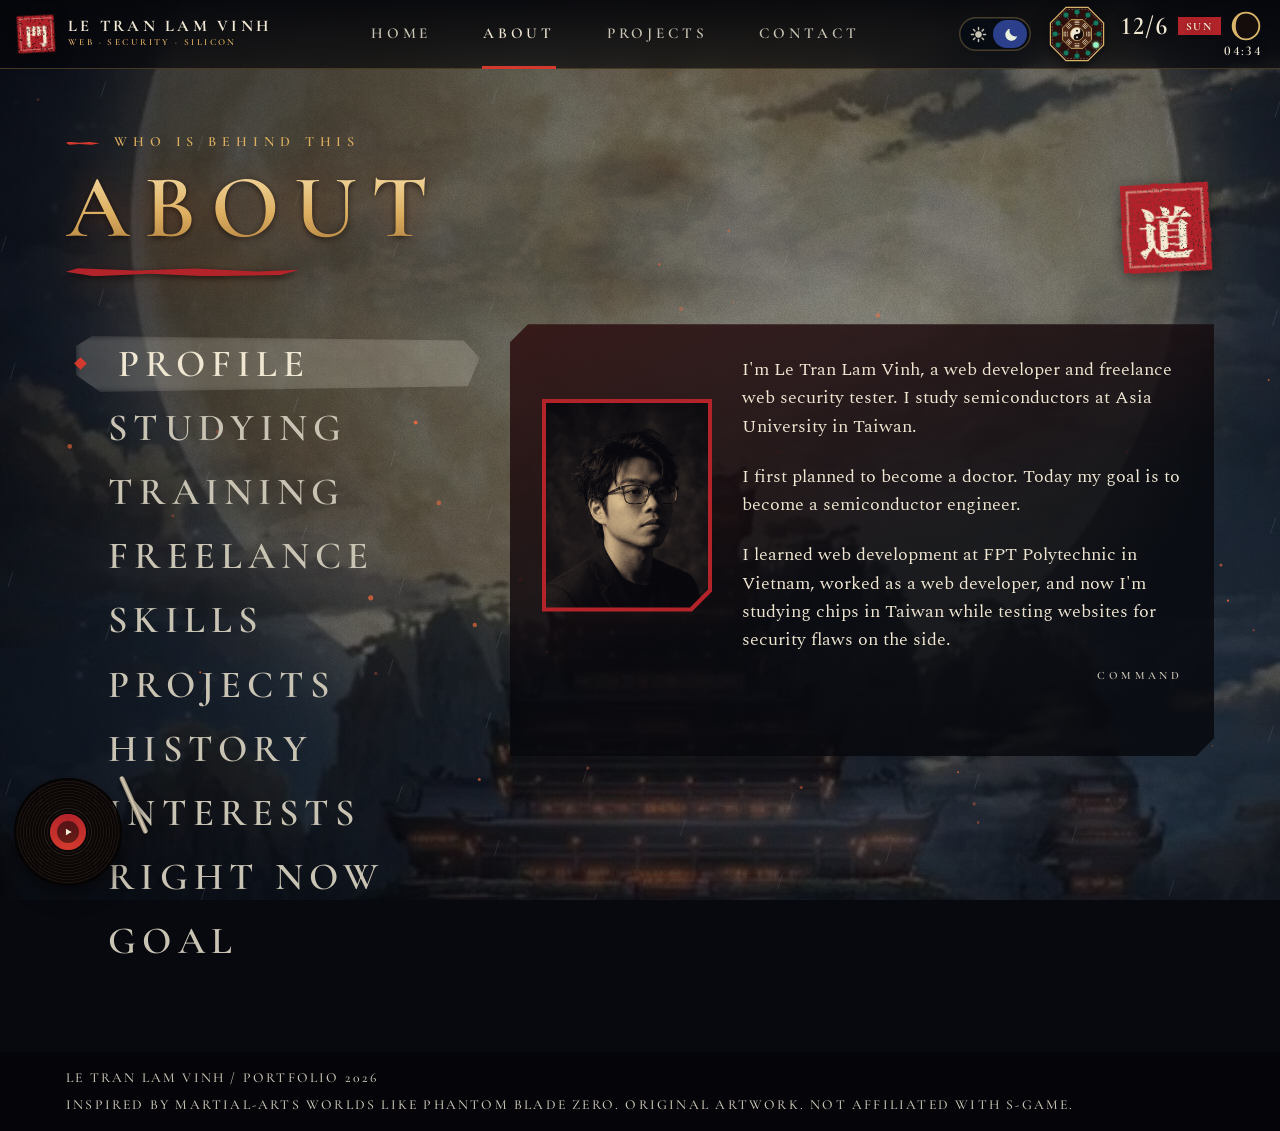
==== commit c37299a6: "Add files via upload" ====
--- a/about.html
+++ b/about.html
@@ -86,7 +86,7 @@
             <h3>Outside of code</h3>
             <ul>
               <li>Games and martial-arts worlds: this site borrows its mood from wuxia and xianxia stories (original artwork, not official)</li>
-              <li>Music: the player in the header plays "Color Your Night" by Shoji Meguro</li>
+              <li>Music: the player in the header plays "Hiện Thiên Duyên" (Vietsub and Pinyin version)</li>
               <li>Making small games, like Bunny Hop</li>
             </ul>
           </div>
--- a/css/style.css
+++ b/css/style.css
@@ -407,3 +407,35 @@
 .bagua .bead.on { fill: #8dffd2; stroke: #d6b36a; filter: drop-shadow(0 0 3px #5dffc0); }
 .bagua .yy { animation: spin 48s linear infinite; }
 @media (max-width: 640px) { .bagua { width: 44px; height: 44px; } .cal { gap: 8px; } }
+
+/* ---------- Light mode: misty peaks, ink on paper ---------- */
+.mode[aria-checked="true"] .i-sun { stroke: var(--muted); }
+:root[data-hour="day"] {
+  --bg: #e9eeec; --ink: #17212c; --muted: #3c4a56; --accent: #8a5516; --on-seal: #f6ead2;
+  --panel: rgba(247, 250, 248, 0.86); --panel-2: rgba(255, 255, 255, 0.6); --panel-hover: rgba(255, 255, 255, 0.96);
+  --line: rgba(40, 54, 66, 0.3); --smear: rgba(20, 30, 42, 0.14); --glow: rgba(110, 170, 170, 0.35);
+  --menu-bg: rgba(236, 242, 240, 0.95); --foot-bg: rgba(238, 243, 241, 0.82);
+  color-scheme: light;
+}
+:root[data-hour="day"] .topbar { background: linear-gradient(180deg, rgba(244, 247, 245, 0.94), rgba(244, 247, 245, 0.74)); }
+:root[data-hour="day"] .cal, :root[data-hour="day"] .name-cn, :root[data-hour="day"] .tagline, :root[data-hour="day"] .m-desc, :root[data-hour="day"] .vert { text-shadow: none; }
+:root[data-hour="day"] .vert { color: #7a4a12; }
+:root[data-hour="day"] .name-cn { color: #1a1612; text-shadow: 4px 3px 0 rgba(179, 36, 42, 0.38); }
+:root[data-hour="day"] .name .l1, :root[data-hour="day"] .name .l2, :root[data-hour="day"] .page-title { background-image: linear-gradient(180deg, #7a4d14 0%, #54340c 55%, #2e1c06 100%); filter: drop-shadow(0 1px 0 rgba(255, 255, 255, 0.5)); }
+:root[data-hour="day"] .panel, :root[data-hour="day"] .card, :root[data-hour="day"] .door, :root[data-hour="day"] .link-card, :root[data-hour="day"] .minor li, :root[data-hour="day"] .pm-pane, :root[data-hour="day"] .glance li { background: linear-gradient(160deg, rgba(150, 195, 195, 0.28), transparent 55%), var(--panel); }
+:root[data-hour="day"] .door:hover, :root[data-hour="day"] .link-card:hover, :root[data-hour="day"] .card:hover { background: linear-gradient(160deg, rgba(120, 175, 175, 0.35), transparent 60%), var(--panel-hover); }
+:root[data-hour="day"] .roles li span, :root[data-hour="day"] .tags li { background: rgba(20, 32, 44, 0.09); color: var(--ink); }
+:root[data-hour="day"] .btn.ghost { background: rgba(20, 32, 44, 0.1); color: var(--ink); }
+:root[data-hour="day"] .btn.ghost:hover { background: rgba(20, 32, 44, 0.18); }
+:root[data-hour="day"] .deck { background: rgba(245, 248, 246, 0.96); box-shadow: inset 0 0 0 1.5px var(--line); }
+:root[data-hour="day"] .lcd { background: rgba(20, 32, 44, 0.07); }
+:root[data-hour="day"] .pbtn:hover { background: rgba(20, 32, 44, 0.1); }
+:root[data-hour="day"] .m-key { background: rgba(20, 32, 44, 0.1); }
+:root[data-hour="day"] .m-key:hover { background: rgba(20, 32, 44, 0.18); }
+:root[data-hour="day"] .mode { background: rgba(244, 247, 245, 0.9); }
+:root[data-hour="day"] .p-duo, :root[data-hour="day"] .avatar img { filter: url(#duo-day); }
+:root[data-hour="day"] .brand-t small { color: #7a4a12; }
+:root[data-hour="day"] .portrait figcaption, :root[data-hour="day"] .cal-day { color: var(--on-seal); }
+:root[data-hour="day"] .pm-btn { color: var(--muted); }
+:root[data-hour="day"] .pm li.on .pm-btn, :root[data-hour="day"] .pm-btn:hover { color: var(--ink); }
+@media (max-width: 640px) { .mode { width: 58px; height: 30px; } .mode-knob { width: 26px; height: 24px; } .mode[aria-checked="true"] .mode-knob { transform: translateX(25px); } .mode svg { width: 14px; height: 14px; margin-top: -7px; } .mode .i-sun { left: 8px; } .mode .i-moon { right: 8px; } .head-r { gap: 8px; } }
